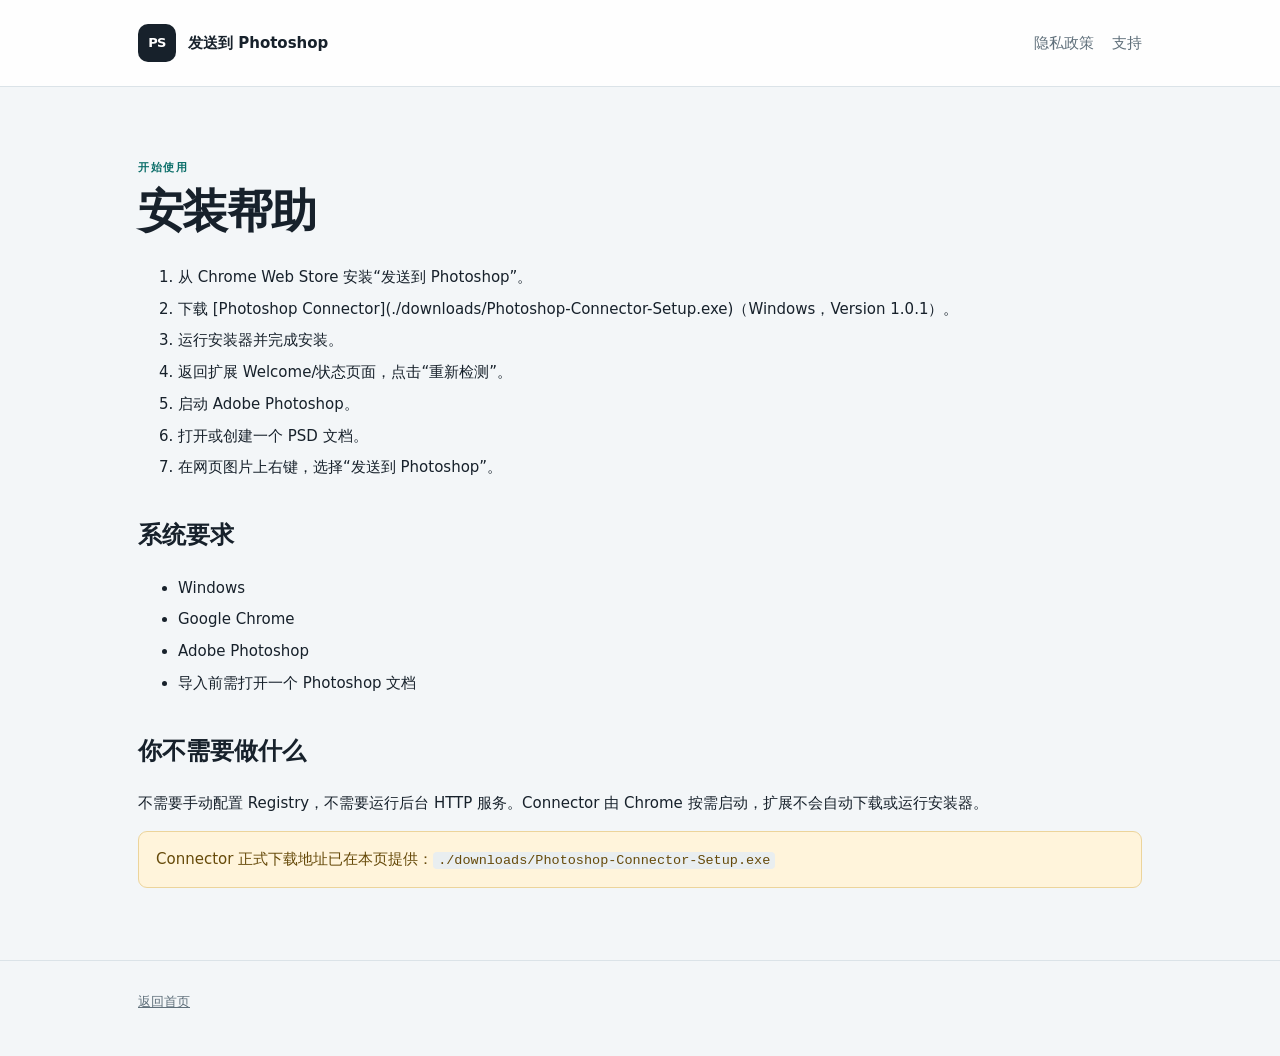
==== install.html @ 70481a3d "Publish release site" ====
<!doctype html><html lang="zh-CN"><head><meta charset="utf-8"><meta name="viewport" content="width=device-width,initial-scale=1"><title>安装帮助 · 发送到 Photoshop</title><link rel="stylesheet" href="./styles.css"></head><body><header class="site-header"><div class="wrap nav"><a class="brand" href="./index.html"><span class="mark">PS</span><span>发送到 Photoshop</span></a><nav class="links"><a href="./privacy.html">隐私政策</a><a href="./support.html">支持</a></nav></div></header><main><div class="wrap article"><p class="eyebrow">开始使用</p><h1>安装帮助</h1><ol><li>从 Chrome Web Store 安装“发送到 Photoshop”。</li><li>下载 [Photoshop Connector](./downloads/Photoshop-Connector-Setup.exe)（Windows，Version 1.0.1）。</li><li>运行安装器并完成安装。</li><li>返回扩展 Welcome/状态页面，点击“重新检测”。</li><li>启动 Adobe Photoshop。</li><li>打开或创建一个 PSD 文档。</li><li>在网页图片上右键，选择“发送到 Photoshop”。</li></ol><h2>系统要求</h2><ul><li>Windows</li><li>Google Chrome</li><li>Adobe Photoshop</li><li>导入前需打开一个 Photoshop 文档</li></ul><h2>你不需要做什么</h2><p>不需要手动配置 Registry，不需要运行后台 HTTP 服务。Connector 由 Chrome 按需启动，扩展不会自动下载或运行安装器。</p><div class="notice">Connector 正式下载地址已在本页提供：<code>./downloads/Photoshop-Connector-Setup.exe</code></div></div></main><footer class="footer"><div class="wrap"><a href="./index.html">返回首页</a></div></footer></body></html>
---- styles.css ----
:root{--ink:#17212b;--muted:#60707b;--line:#dbe3e8;--surface:#fff;--wash:#f3f6f8;--accent:#0b6e69;--accent-soft:#e3f1ee;--max:1060px}*{box-sizing:border-box}body{margin:0;background:var(--wash);color:var(--ink);font:15px/1.65 system-ui,-apple-system,"Segoe UI",sans-serif}.wrap{max-width:var(--max);margin:auto;padding:0 28px}.site-header{padding:24px 0;border-bottom:1px solid var(--line);background:rgba(255,255,255,.92)}.nav{display:flex;align-items:center;justify-content:space-between;gap:20px}.brand{display:flex;gap:12px;align-items:center;text-decoration:none;color:var(--ink);font-weight:800}.mark{width:38px;height:38px;border-radius:10px;background:var(--ink);color:#fff;display:grid;place-items:center;font-size:13px;letter-spacing:-.06em}.links{display:flex;gap:18px;flex-wrap:wrap}.links a{color:var(--muted);text-decoration:none}.links a:hover,.links a:focus-visible{color:var(--accent)}main{padding:72px 0}.hero{display:grid;grid-template-columns:1.2fr .8fr;gap:64px;align-items:center}.eyebrow{margin:0 0 10px;color:var(--accent);font-size:11px;font-weight:800;letter-spacing:.14em;text-transform:uppercase}.hero h1{margin:0;max-width:680px;font-size:clamp(38px,6vw,72px);line-height:1.02;letter-spacing:-.04em}.lead{font-size:20px;color:var(--muted);max-width:630px;margin:22px 0 28px}.button{display:inline-flex;align-items:center;justify-content:center;border-radius:9px;padding:12px 18px;background:var(--ink);color:#fff;text-decoration:none;font-weight:750}.button:hover,.button:focus-visible{background:var(--accent)}.meta{display:flex;gap:16px;flex-wrap:wrap;color:var(--muted);font-size:13px;margin-top:13px}.signal{background:var(--ink);color:#fff;border-radius:18px;padding:28px}.signal h2{margin:0 0 20px;font-size:22px}.flow{display:grid;gap:12px}.flow div{padding:14px 16px;border:1px solid rgba(255,255,255,.22);border-radius:9px}.flow strong{display:block;color:#fff}.flow span{font-size:13px;color:#c8d4d9}.section{margin-top:80px}.section h2{margin:0 0 14px;font-size:30px;letter-spacing:-.025em}.grid{display:grid;grid-template-columns:repeat(3,1fr);gap:16px}.tile{background:var(--surface);border:1px solid var(--line);border-radius:12px;padding:22px}.tile h3{margin:0 0 8px;font-size:17px}.tile p{margin:0;color:var(--muted)}.privacy{background:var(--accent-soft);border-radius:12px;padding:22px;max-width:820px}.privacy p{margin:0}.footer{border-top:1px solid var(--line);padding:30px 0 44px;color:var(--muted);font-size:13px}.footer nav{display:flex;gap:16px;flex-wrap:wrap;margin:12px 0}.footer a{color:var(--muted)}.disclaimer{font-size:12px}article{max-width:780px}.article h1{font-size:46px;line-height:1.08;letter-spacing:-.035em;margin:0 0 28px}.article h2{margin-top:36px;font-size:24px}.article li{margin:7px 0}.notice{padding:15px 17px;border-radius:9px;background:#fff4db;color:#664a0a;border:1px solid #ecd49b}.error{margin-top:28px;padding:18px;background:#fff;border:1px solid var(--line);border-radius:12px}.error h3{margin:0 0 5px;font-size:16px}.error p{margin:3px 0;color:var(--muted)}code{background:#e9eef0;border-radius:4px;padding:1px 5px;font-size:.9em}@media(max-width:760px){.wrap{padding:0 18px}.hero{grid-template-columns:1fr;gap:34px}.hero h1{font-size:48px}.grid{grid-template-columns:1fr}.site-header{padding:18px 0}.links{gap:12px;font-size:13px}main{padding:46px 0}.article h1{font-size:38px}}
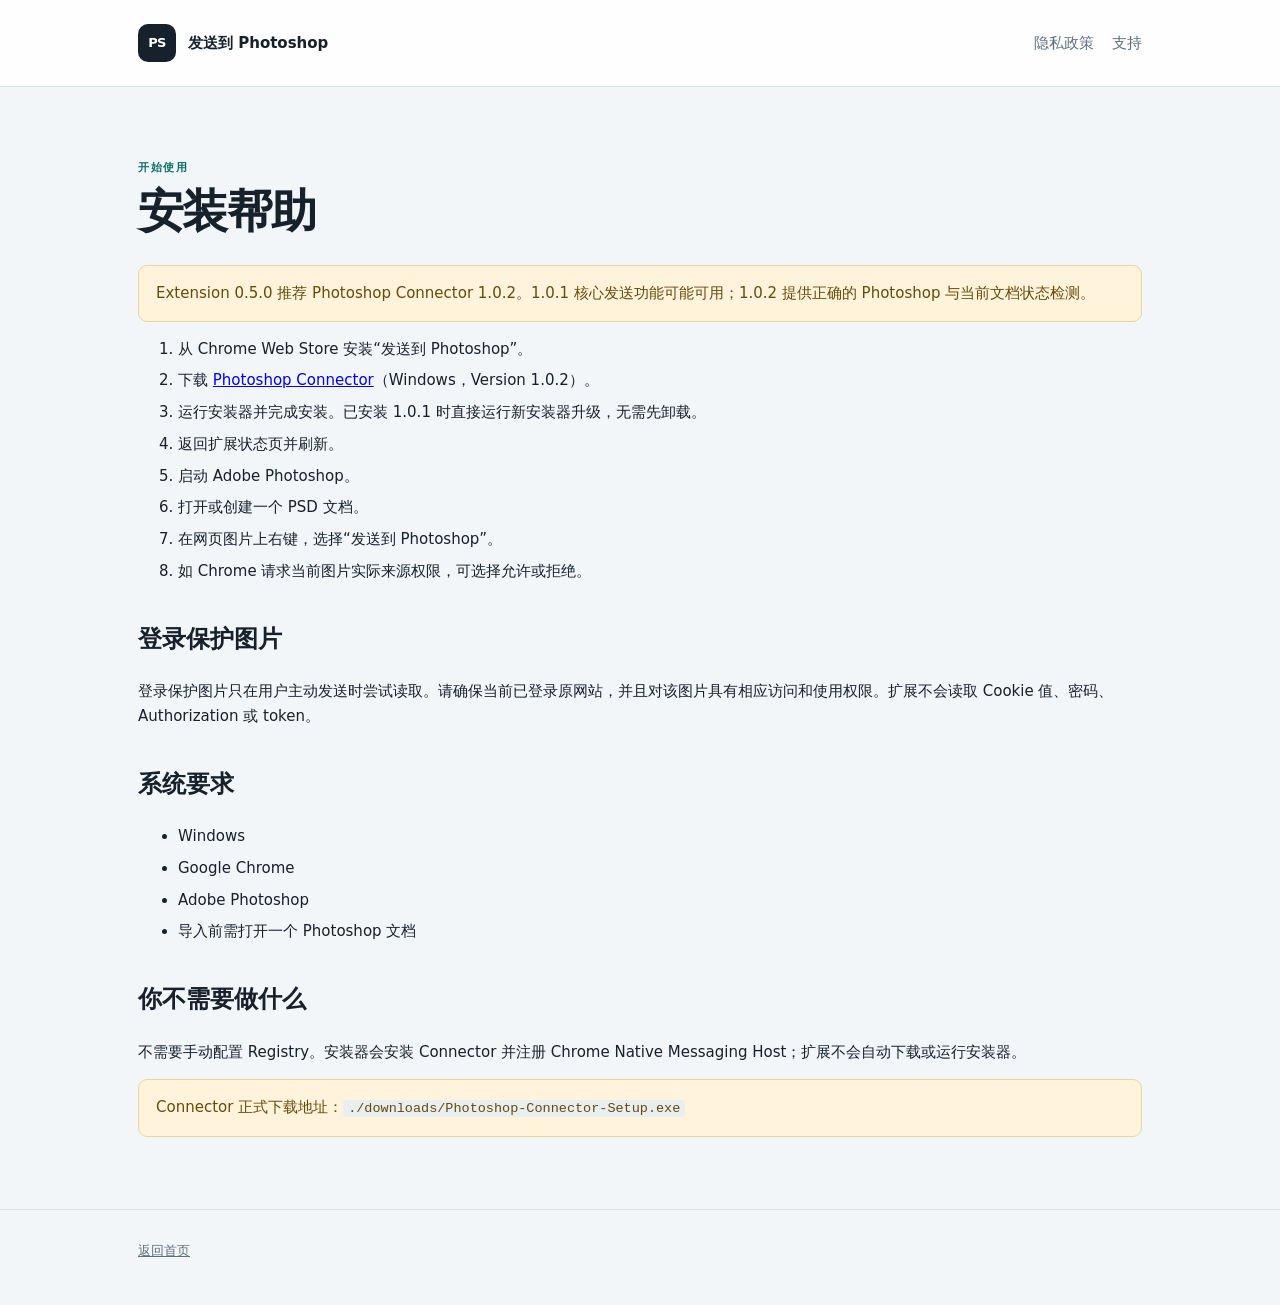
==== commit 322a9a75: "Release Connector 1.0.2 and Extension 0.5.0 docs" ====
--- a/install.html
+++ b/install.html
@@ -1 +1 @@
-<!doctype html><html lang="zh-CN"><head><meta charset="utf-8"><meta name="viewport" content="width=device-width,initial-scale=1"><title>安装帮助 · 发送到 Photoshop</title><link rel="stylesheet" href="./styles.css"></head><body><header class="site-header"><div class="wrap nav"><a class="brand" href="./index.html"><span class="mark">PS</span><span>发送到 Photoshop</span></a><nav class="links"><a href="./privacy.html">隐私政策</a><a href="./support.html">支持</a></nav></div></header><main><div class="wrap article"><p class="eyebrow">开始使用</p><h1>安装帮助</h1><ol><li>从 Chrome Web Store 安装“发送到 Photoshop”。</li><li>下载 [Photoshop Connector](./downloads/Photoshop-Connector-Setup.exe)（Windows，Version 1.0.1）。</li><li>运行安装器并完成安装。</li><li>返回扩展 Welcome/状态页面，点击“重新检测”。</li><li>启动 Adobe Photoshop。</li><li>打开或创建一个 PSD 文档。</li><li>在网页图片上右键，选择“发送到 Photoshop”。</li></ol><h2>系统要求</h2><ul><li>Windows</li><li>Google Chrome</li><li>Adobe Photoshop</li><li>导入前需打开一个 Photoshop 文档</li></ul><h2>你不需要做什么</h2><p>不需要手动配置 Registry，不需要运行后台 HTTP 服务。Connector 由 Chrome 按需启动，扩展不会自动下载或运行安装器。</p><div class="notice">Connector 正式下载地址已在本页提供：<code>./downloads/Photoshop-Connector-Setup.exe</code></div></div></main><footer class="footer"><div class="wrap"><a href="./index.html">返回首页</a></div></footer></body></html>
+<!doctype html><html lang="zh-CN"><head><meta charset="utf-8"><meta name="viewport" content="width=device-width,initial-scale=1"><title>安装帮助 · 发送到 Photoshop</title><link rel="stylesheet" href="./styles.css"></head><body><header class="site-header"><div class="wrap nav"><a class="brand" href="./index.html"><span class="mark">PS</span><span>发送到 Photoshop</span></a><nav class="links"><a href="./privacy.html">隐私政策</a><a href="./support.html">支持</a></nav></div></header><main><div class="wrap article"><p class="eyebrow">开始使用</p><h1>安装帮助</h1><div class="notice">Extension 0.5.0 推荐 Photoshop Connector 1.0.2。1.0.1 核心发送功能可能可用；1.0.2 提供正确的 Photoshop 与当前文档状态检测。</div><ol><li>从 Chrome Web Store 安装“发送到 Photoshop”。</li><li>下载 <a href="./downloads/Photoshop-Connector-Setup.exe">Photoshop Connector</a>（Windows，Version 1.0.2）。</li><li>运行安装器并完成安装。已安装 1.0.1 时直接运行新安装器升级，无需先卸载。</li><li>返回扩展状态页并刷新。</li><li>启动 Adobe Photoshop。</li><li>打开或创建一个 PSD 文档。</li><li>在网页图片上右键，选择“发送到 Photoshop”。</li><li>如 Chrome 请求当前图片实际来源权限，可选择允许或拒绝。</li></ol><h2>登录保护图片</h2><p>登录保护图片只在用户主动发送时尝试读取。请确保当前已登录原网站，并且对该图片具有相应访问和使用权限。扩展不会读取 Cookie 值、密码、Authorization 或 token。</p><h2>系统要求</h2><ul><li>Windows</li><li>Google Chrome</li><li>Adobe Photoshop</li><li>导入前需打开一个 Photoshop 文档</li></ul><h2>你不需要做什么</h2><p>不需要手动配置 Registry。安装器会安装 Connector 并注册 Chrome Native Messaging Host；扩展不会自动下载或运行安装器。</p><div class="notice">Connector 正式下载地址：<code>./downloads/Photoshop-Connector-Setup.exe</code></div></div></main><footer class="footer"><div class="wrap"><a href="./index.html">返回首页</a></div></footer></body></html>
